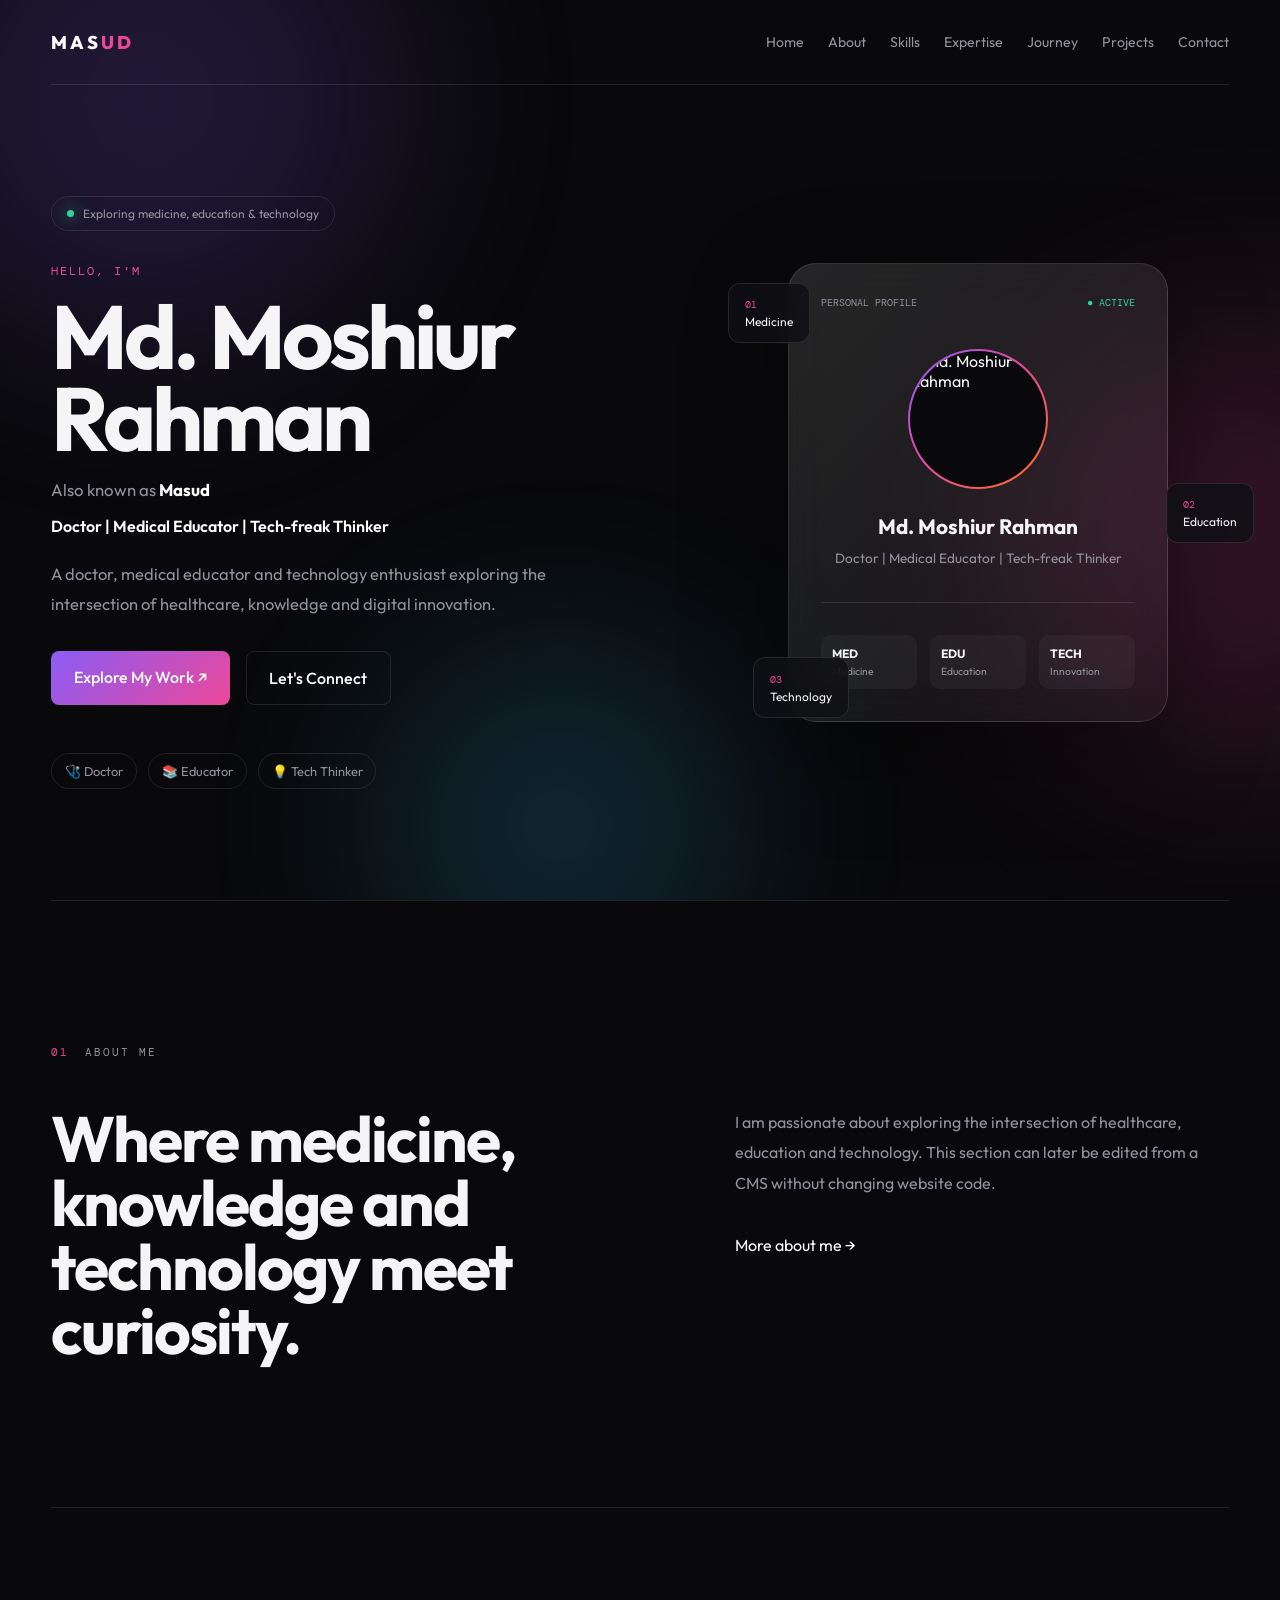
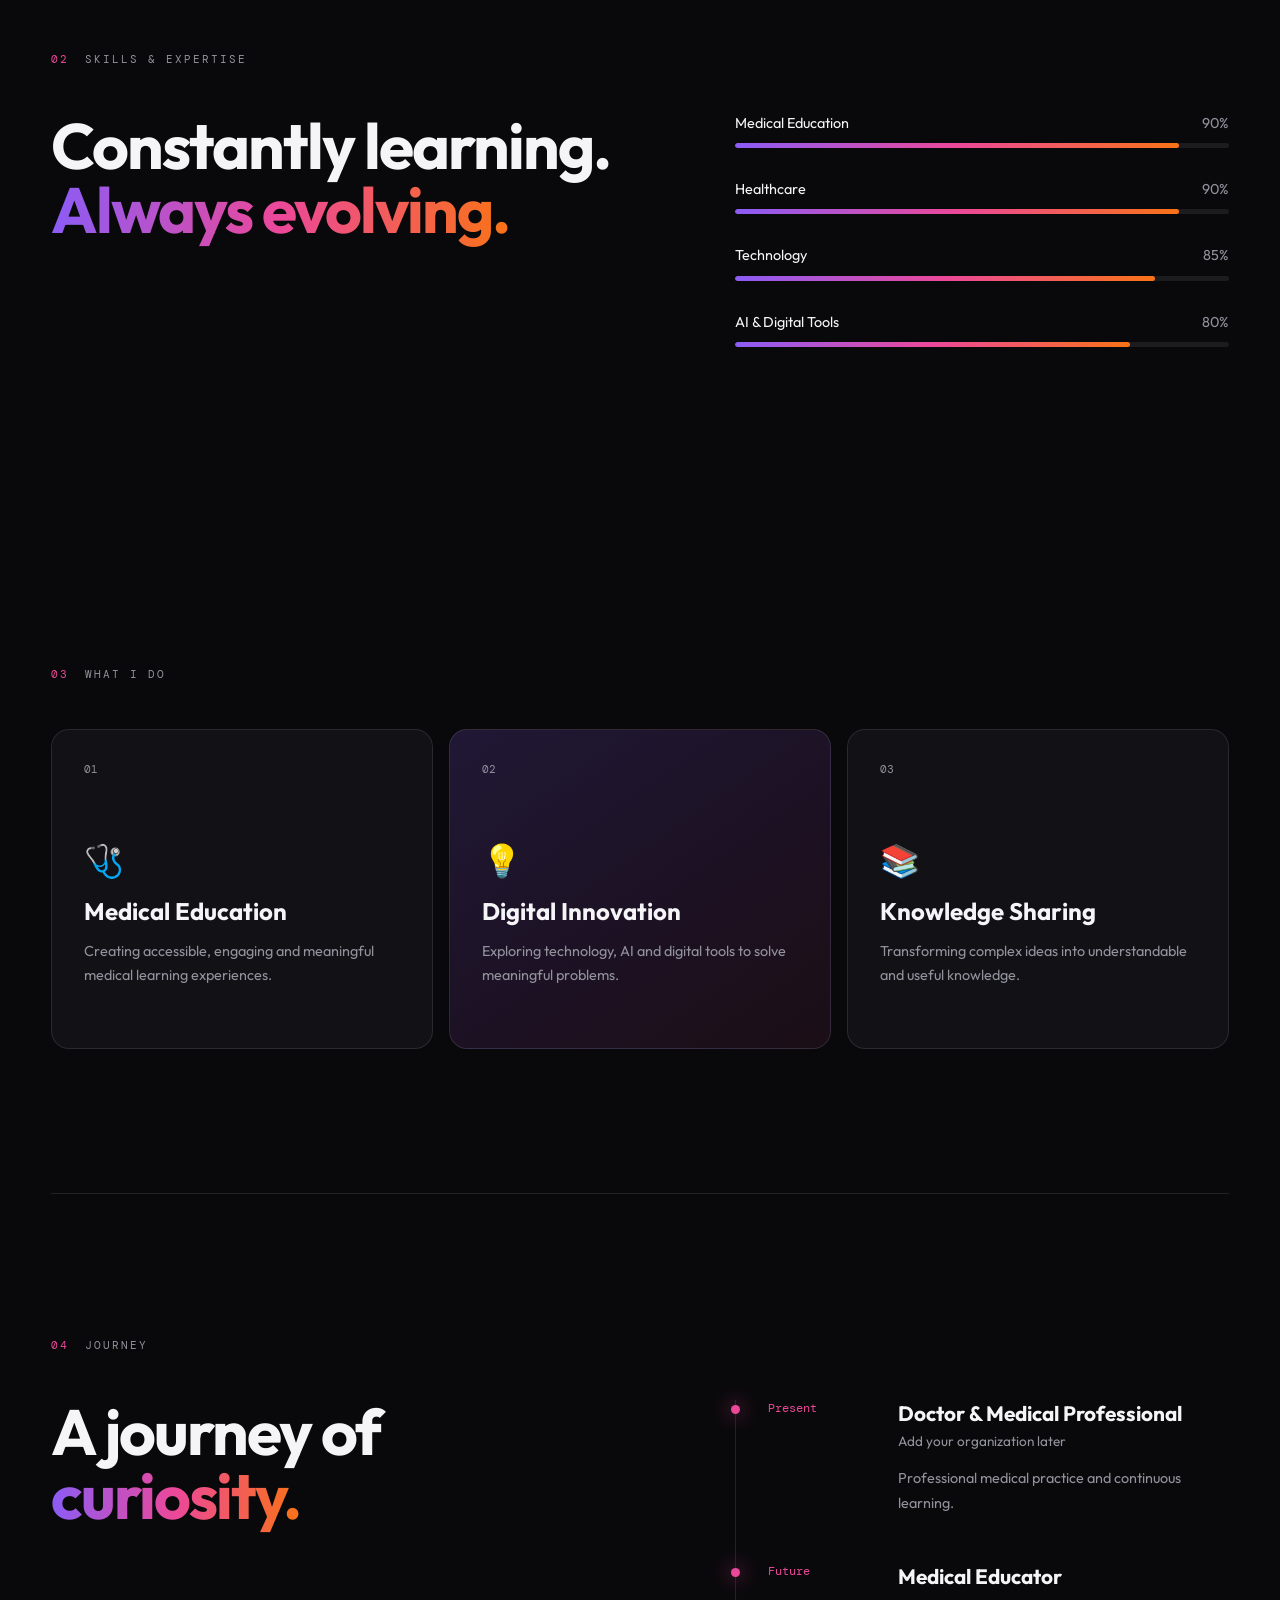
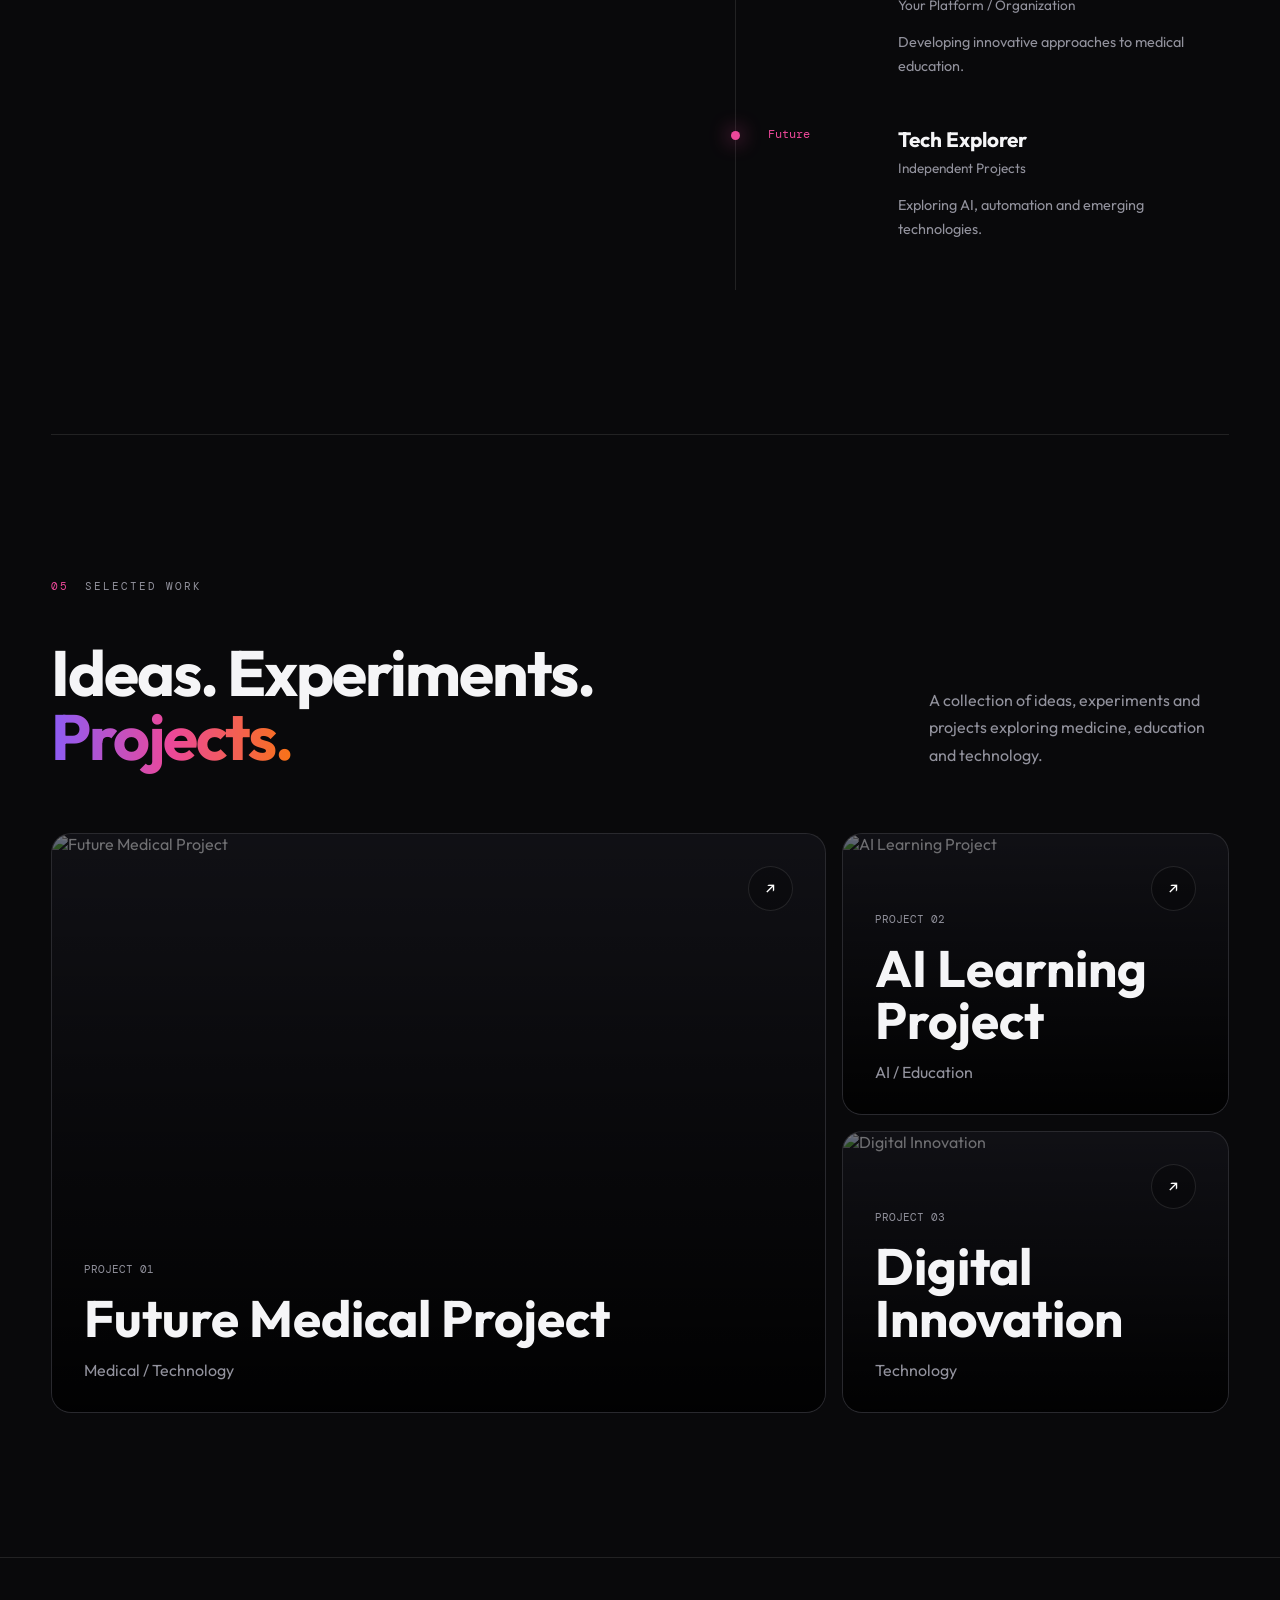
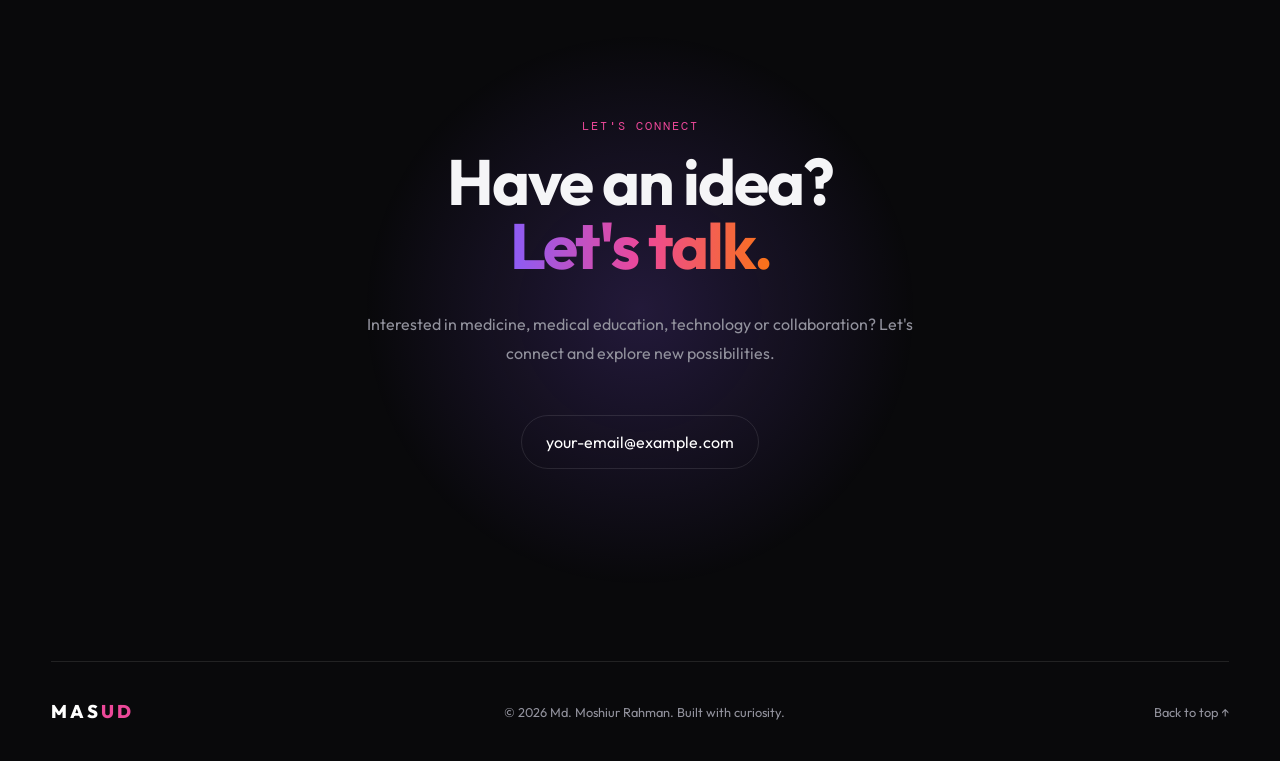
==== index.html @ 95ad9373 "Initial Masud Portfolio v1.0" ====
<!DOCTYPE html>
<html lang="en">
<head>
  <meta charset="UTF-8">
  <meta name="viewport" content="width=device-width, initial-scale=1.0">
  <meta name="description" content="Personal portfolio of Md. Moshiur Rahman (Masud) — Doctor, Medical Educator and Tech-freak Thinker.">
  <title>Masud | Doctor · Medical Educator · Tech Thinker</title>
  <link rel="stylesheet" href="css/style.css">
</head>
<body>
  <div class="background"><div class="orb orb-1"></div><div class="orb orb-2"></div><div class="orb orb-3"></div></div>

  <header class="navbar">
    <a href="#home" class="logo">MAS<span>UD</span></a>
    <nav class="nav-links" id="navLinks">
      <a href="#home">Home</a><a href="#about">About</a><a href="#skills">Skills</a>
      <a href="#services">Expertise</a><a href="#experience">Journey</a>
      <a href="#projects">Projects</a><a href="#contact">Contact</a>
    </nav>
    <button class="menu-btn" id="menuBtn" aria-label="Open navigation menu"><span></span><span></span></button>
  </header>

  <main>
    <section class="hero" id="home">
      <div class="hero-content">
        <div class="availability"><span class="pulse"></span>Exploring medicine, education & technology</div>
        <p class="eyebrow">HELLO, I'M</p>
        <h1 data-name>Md. Moshiur Rahman</h1>
        <h2>Also known as <strong data-nickname>Masud</strong></h2>
        <p class="professional-title" data-title>Doctor | Medical Educator | Tech-freak Thinker</p>
        <p class="hero-description" data-description>Loading profile information...</p>
        <div class="hero-buttons"><a href="#projects" class="btn btn-primary">Explore My Work <span>↗</span></a><a href="#contact" class="btn btn-secondary">Let's Connect</a></div>
        <div class="hero-tags"><span>🩺 Doctor</span><span>📚 Educator</span><span>💡 Tech Thinker</span></div>
      </div>
      <div class="hero-visual">
        <div class="visual-card">
          <div class="card-top"><span>PERSONAL PROFILE</span><span class="status">● ACTIVE</span></div>
          <div class="profile-circle"><img id="profileImage" src="assets/images/profile.jpg" alt="Md. Moshiur Rahman"></div>
          <h3 data-name>Md. Moshiur Rahman</h3>
          <p data-title>Doctor · Medical Educator<br>Tech-freak Thinker</p>
          <div class="card-line"></div>
          <div class="mini-grid"><div><strong>MED</strong><span>Medicine</span></div><div><strong>EDU</strong><span>Education</span></div><div><strong>TECH</strong><span>Innovation</span></div></div>
        </div>
        <div class="floating-card card-a"><span>01</span><p>Medicine</p></div>
        <div class="floating-card card-b"><span>02</span><p>Education</p></div>
        <div class="floating-card card-c"><span>03</span><p>Technology</p></div>
      </div>
    </section>

    <section class="section about" id="about"><div class="section-label"><span>01</span>ABOUT ME</div><div class="about-grid"><h2 data-about-title>Where medicine, knowledge and technology meet curiosity.</h2><div class="about-text"><p data-about-description>Loading information...</p><a href="#contact" class="text-link">More about me <span>→</span></a></div></div></section>

    <section class="section skills" id="skills"><div class="section-label"><span>02</span>SKILLS & EXPERTISE</div><div class="skills-layout"><h2>Constantly learning.<br><span>Always evolving.</span></h2><div class="skills-container" id="skillsContainer"></div></div></section>

    <section class="section expertise" id="services"><div class="section-label"><span>03</span>WHAT I DO</div><div class="expertise-grid" id="expertiseContainer"></div></section>

    <section class="section experience" id="experience"><div class="section-label"><span>04</span>JOURNEY</div><div class="experience-layout"><h2>A journey of<br><span>curiosity.</span></h2><div class="timeline" id="experienceContainer"></div></div></section>

    <section class="section projects" id="projects"><div class="projects-header"><div><div class="section-label"><span>05</span>SELECTED WORK</div><h2>Ideas. Experiments.<br><span>Projects.</span></h2></div><p>A collection of ideas, experiments and projects exploring medicine, education and technology.</p></div><div class="project-grid" id="projectContainer"></div></section>

    <section class="contact" id="contact"><div class="contact-glow"></div><p class="eyebrow">LET'S CONNECT</p><h2>Have an idea?<br><span>Let's talk.</span></h2><p class="contact-text">Interested in medicine, medical education, technology or collaboration? Let's connect and explore new possibilities.</p><a href="#" class="contact-email" data-email>Loading...</a><div class="social-links" id="socialLinks"></div></section>
  </main>

  <footer><a href="#home" class="logo">MAS<span>UD</span></a><p>© <span id="year"></span> Md. Moshiur Rahman. Built with curiosity.</p><a href="#home" class="back-top">Back to top ↑</a></footer>
  <script src="js/main.js"></script><script src="js/content.js"></script>
</body>
</html>
---- css/style.css ----
@import url('https://fonts.googleapis.com/css2?family=DM+Mono&family=Outfit:wght@300;400;500;600;700;800&display=swap');
:root{--bg:#09090b;--bg-soft:#111116;--text:#f5f5f7;--muted:#92929d;--line:rgba(255,255,255,.1);--purple:#8b5cf6;--pink:#ec4899;--blue:#38bdf8;--orange:#f97316}
*{margin:0;padding:0;box-sizing:border-box}html{scroll-behavior:smooth}body{background:var(--bg);color:var(--text);font-family:Outfit,sans-serif;overflow-x:hidden}.background{position:fixed;inset:0;z-index:-2;overflow:hidden;pointer-events:none}.orb{position:absolute;border-radius:50%;filter:blur(100px);opacity:.18}.orb-1{width:500px;height:500px;background:var(--purple);top:-150px;left:-100px}.orb-2{width:450px;height:450px;background:var(--pink);top:35%;right:-180px}.orb-3{width:350px;height:350px;background:var(--blue);bottom:-100px;left:30%}
.navbar{height:85px;width:min(1200px,92%);margin:auto;display:flex;align-items:center;justify-content:space-between;border-bottom:1px solid var(--line);position:relative;z-index:10}.logo{color:#fff;text-decoration:none;font-weight:800;letter-spacing:3px;font-size:1.15rem}.logo span{color:var(--pink)}.nav-links{display:flex;gap:1.5rem}.nav-links a{color:var(--muted);text-decoration:none;font-size:.88rem;transition:.3s}.nav-links a:hover{color:#fff}.menu-btn{display:none;background:transparent;border:0;cursor:pointer}
.hero{min-height:calc(100vh - 85px);width:min(1200px,92%);margin:auto;display:grid;grid-template-columns:1.1fr .9fr;align-items:center;gap:4rem;padding:5rem 0}.availability{display:inline-flex;align-items:center;gap:.6rem;padding:.55rem .9rem;border:1px solid var(--line);border-radius:100px;color:var(--muted);font-size:.75rem;margin-bottom:2rem}.pulse{width:7px;height:7px;background:#34d399;border-radius:50%;box-shadow:0 0 15px #34d399}.eyebrow{font-family:"DM Mono",monospace;color:var(--pink);font-size:.75rem;letter-spacing:2px;margin-bottom:1rem}.hero h1{font-size:clamp(3.2rem,7vw,6.7rem);line-height:.92;letter-spacing:-4px}.hero h2{font-weight:400;color:var(--muted);margin-top:1.2rem;font-size:1.05rem}.hero h2 strong{color:#fff}.professional-title{margin-top:1rem;color:#fff;font-weight:600}.hero-description{max-width:580px;color:var(--muted);line-height:1.8;margin:1.5rem 0 2rem;font-size:1.03rem}.hero-buttons{display:flex;gap:1rem;flex-wrap:wrap}.btn{padding:1rem 1.4rem;border-radius:8px;text-decoration:none;font-weight:500;transition:.3s}.btn-primary{color:#fff;background:linear-gradient(135deg,var(--purple),var(--pink))}.btn-primary:hover{transform:translateY(-3px);box-shadow:0 15px 40px rgba(139,92,246,.25)}.btn-secondary{color:#fff;border:1px solid var(--line)}.btn-secondary:hover{background:rgba(255,255,255,.05)}.hero-tags{display:flex;gap:.7rem;flex-wrap:wrap;margin-top:3rem}.hero-tags span{border:1px solid var(--line);color:var(--muted);padding:.55rem .8rem;border-radius:100px;font-size:.8rem}
.hero-visual{position:relative;min-height:500px;display:flex;justify-content:center;align-items:center}.visual-card{width:min(100%,380px);padding:2rem;background:linear-gradient(135deg,rgba(255,255,255,.12),rgba(255,255,255,.03));border:1px solid rgba(255,255,255,.12);border-radius:28px;backdrop-filter:blur(20px);box-shadow:0 30px 100px rgba(0,0,0,.4)}.card-top{display:flex;justify-content:space-between;font-family:"DM Mono",monospace;font-size:.65rem;color:var(--muted)}.status{color:#34d399}.profile-circle{width:140px;height:140px;margin:2.5rem auto 1.5rem;border-radius:50%;overflow:hidden;background:linear-gradient(var(--bg),var(--bg)) padding-box,linear-gradient(135deg,var(--purple),var(--pink),var(--orange)) border-box;border:2px solid transparent}.profile-circle img{width:100%;height:100%;object-fit:cover}.visual-card h3{text-align:center;font-size:1.3rem}.visual-card>p{text-align:center;color:var(--muted);line-height:1.6;font-size:.85rem;margin-top:.6rem}.card-line{height:1px;background:var(--line);margin:2rem 0}.mini-grid{display:grid;grid-template-columns:repeat(3,1fr);gap:.8rem}.mini-grid div{padding:.7rem;border-radius:10px;background:rgba(255,255,255,.04)}.mini-grid strong,.mini-grid span{display:block}.mini-grid strong{font-size:.75rem}.mini-grid span{font-size:.65rem;color:var(--muted);margin-top:.25rem}.floating-card{position:absolute;padding:.8rem 1rem;background:rgba(15,15,20,.8);backdrop-filter:blur(15px);border:1px solid var(--line);border-radius:12px;font-size:.75rem;animation:float 5s ease-in-out infinite}.floating-card span{color:var(--pink);font-family:"DM Mono",monospace;font-size:.65rem}.floating-card p{margin-top:.2rem}.card-a{top:8%;left:0}.card-b{right:-5%;top:48%;animation-delay:1s}.card-c{left:5%;bottom:5%;animation-delay:2s}@keyframes float{50%{transform:translateY(-12px)}}
.section{width:min(1200px,92%);margin:auto;padding:9rem 0}.section-label{display:flex;align-items:center;gap:1rem;font-family:"DM Mono",monospace;color:var(--muted);font-size:.7rem;letter-spacing:2px;margin-bottom:3rem}.section-label span{color:var(--pink)}.about,.skills,.projects,.experience{border-top:1px solid var(--line)}.about-grid,.skills-layout,.experience-layout{display:grid;grid-template-columns:1.1fr .9fr;gap:5rem}.about h2,.skills h2,.experience h2,.projects h2,.contact h2{font-size:clamp(2.5rem,5vw,4.8rem);line-height:1;letter-spacing:-2px}.about h2 span,.skills h2 span,.experience h2 span,.projects h2 span,.contact h2 span{background:linear-gradient(90deg,var(--purple),var(--pink),var(--orange));-webkit-background-clip:text;background-clip:text;color:transparent}.about-text{color:var(--muted);line-height:1.9}.text-link{display:inline-block;margin-top:2rem;color:#fff;text-decoration:none}
.skill-item{margin-bottom:2rem}.skill-top{display:flex;justify-content:space-between;margin-bottom:.7rem;font-size:.9rem}.skill-top span:last-child{color:var(--muted)}.skill-bar{height:5px;background:rgba(255,255,255,.08);border-radius:100px;overflow:hidden}.skill-progress{height:100%;background:linear-gradient(90deg,var(--purple),var(--pink),var(--orange));border-radius:100px}
.expertise-grid{display:grid;grid-template-columns:repeat(3,1fr);gap:1rem}.expertise-card{position:relative;min-height:320px;padding:2rem;background:var(--bg-soft);border:1px solid var(--line);border-radius:18px;transition:.4s}.expertise-card:hover{transform:translateY(-8px);border-color:rgba(255,255,255,.25)}.expertise-card.featured{background:linear-gradient(145deg,rgba(139,92,246,.18),rgba(236,72,153,.08))}.number{font-family:"DM Mono",monospace;color:var(--muted);font-size:.7rem}.icon{font-size:2rem;margin:4rem 0 1rem}.expertise-card h3{font-size:1.5rem}.expertise-card p{color:var(--muted);line-height:1.7;font-size:.9rem;margin-top:.8rem}
.timeline{border-left:1px solid var(--line)}.experience-item{position:relative;display:grid;grid-template-columns:130px 1fr;padding:0 0 3rem 2rem}.experience-item:before{content:"";position:absolute;width:9px;height:9px;background:var(--pink);border-radius:50%;left:-5px;top:5px;box-shadow:0 0 20px var(--pink)}.experience-year{font-family:"DM Mono",monospace;color:var(--pink);font-size:.75rem}.experience-content h3{font-size:1.3rem}.experience-content h4{color:var(--muted);font-size:.85rem;font-weight:400;margin-top:.4rem}.experience-content p{color:var(--muted);line-height:1.7;font-size:.9rem;margin-top:1rem}
.projects-header{display:flex;justify-content:space-between;align-items:end;gap:3rem}.projects-header>p{color:var(--muted);max-width:300px;line-height:1.7}.project-grid{display:grid;grid-template-columns:2fr 1fr;gap:1rem;margin-top:4rem}.project-card{position:relative;min-height:280px;border:1px solid var(--line);border-radius:20px;padding:2rem;overflow:hidden;transition:.4s;background:var(--bg-soft)}.project-card:hover{transform:translateY(-6px)}.project-large{grid-row:span 2;min-height:580px}.project-image{position:absolute;inset:0;width:100%;height:100%;object-fit:cover;opacity:.45;transition:.6s}.project-card:hover .project-image{transform:scale(1.08);opacity:.7}.project-overlay{position:absolute;inset:0;background:linear-gradient(180deg,rgba(0,0,0,.05),rgba(0,0,0,.92))}.project-content{position:absolute;z-index:2;left:2rem;bottom:2rem}.project-number{font-family:"DM Mono",monospace;font-size:.7rem;color:var(--muted)}.project-card h3{font-size:clamp(1.8rem,4vw,4rem);line-height:1;margin-top:1rem}.project-card p{color:var(--muted);margin-top:1rem}.project-arrow{position:absolute;z-index:3;right:2rem;top:2rem;width:45px;height:45px;border:1px solid var(--line);border-radius:50%;display:grid;place-items:center;color:#fff;text-decoration:none;background:rgba(0,0,0,.25)}
.contact{position:relative;overflow:hidden;padding:10rem 5%;text-align:center;border-top:1px solid var(--line)}.contact>*:not(.contact-glow){position:relative;z-index:2}.contact-glow{position:absolute;width:600px;height:600px;background:radial-gradient(circle,rgba(139,92,246,.2),transparent 65%);left:50%;top:50%;transform:translate(-50%,-50%)}.contact-text{color:var(--muted);max-width:550px;margin:2rem auto;line-height:1.8}.contact-email{display:inline-block;color:#fff;text-decoration:none;padding:1rem 1.5rem;margin-top:1rem;border:1px solid var(--line);border-radius:100px;transition:.3s}.contact-email:hover{background:#fff;color:#000}.social-links{display:flex;justify-content:center;gap:1rem;flex-wrap:wrap;margin-top:2rem}.social-links a{color:var(--muted);text-decoration:none;font-size:.85rem}.social-links a:hover{color:#fff}
footer{width:min(1200px,92%);margin:auto;min-height:100px;display:flex;align-items:center;justify-content:space-between;gap:2rem;border-top:1px solid var(--line)}footer p,.back-top{color:var(--muted);font-size:.8rem;text-decoration:none}
@media(max-width:850px){.nav-links{display:none;position:absolute;top:85px;left:0;right:0;flex-direction:column;padding:2rem;background:#0e0e12;border:1px solid var(--line)}.nav-links.active{display:flex}.menu-btn{display:flex;flex-direction:column;gap:5px}.menu-btn span{display:block;width:24px;height:2px;background:#fff}.hero{grid-template-columns:1fr;padding-top:4rem}.hero-visual{min-height:430px}.about-grid,.skills-layout,.experience-layout,.expertise-grid{grid-template-columns:1fr;gap:3rem}.projects-header{align-items:start;flex-direction:column}.project-grid{grid-template-columns:1fr}.project-large{grid-row:auto;min-height:420px}.experience-item{grid-template-columns:1fr;gap:.7rem}footer{padding:2rem 0;flex-direction:column;text-align:center}}
@media(max-width:500px){.hero h1{letter-spacing:-2px}.section{padding:6rem 0}.floating-card{transform:scale(.85)}.card-a{left:-8%}.card-b{right:-10%}.mini-grid{gap:.4rem}}
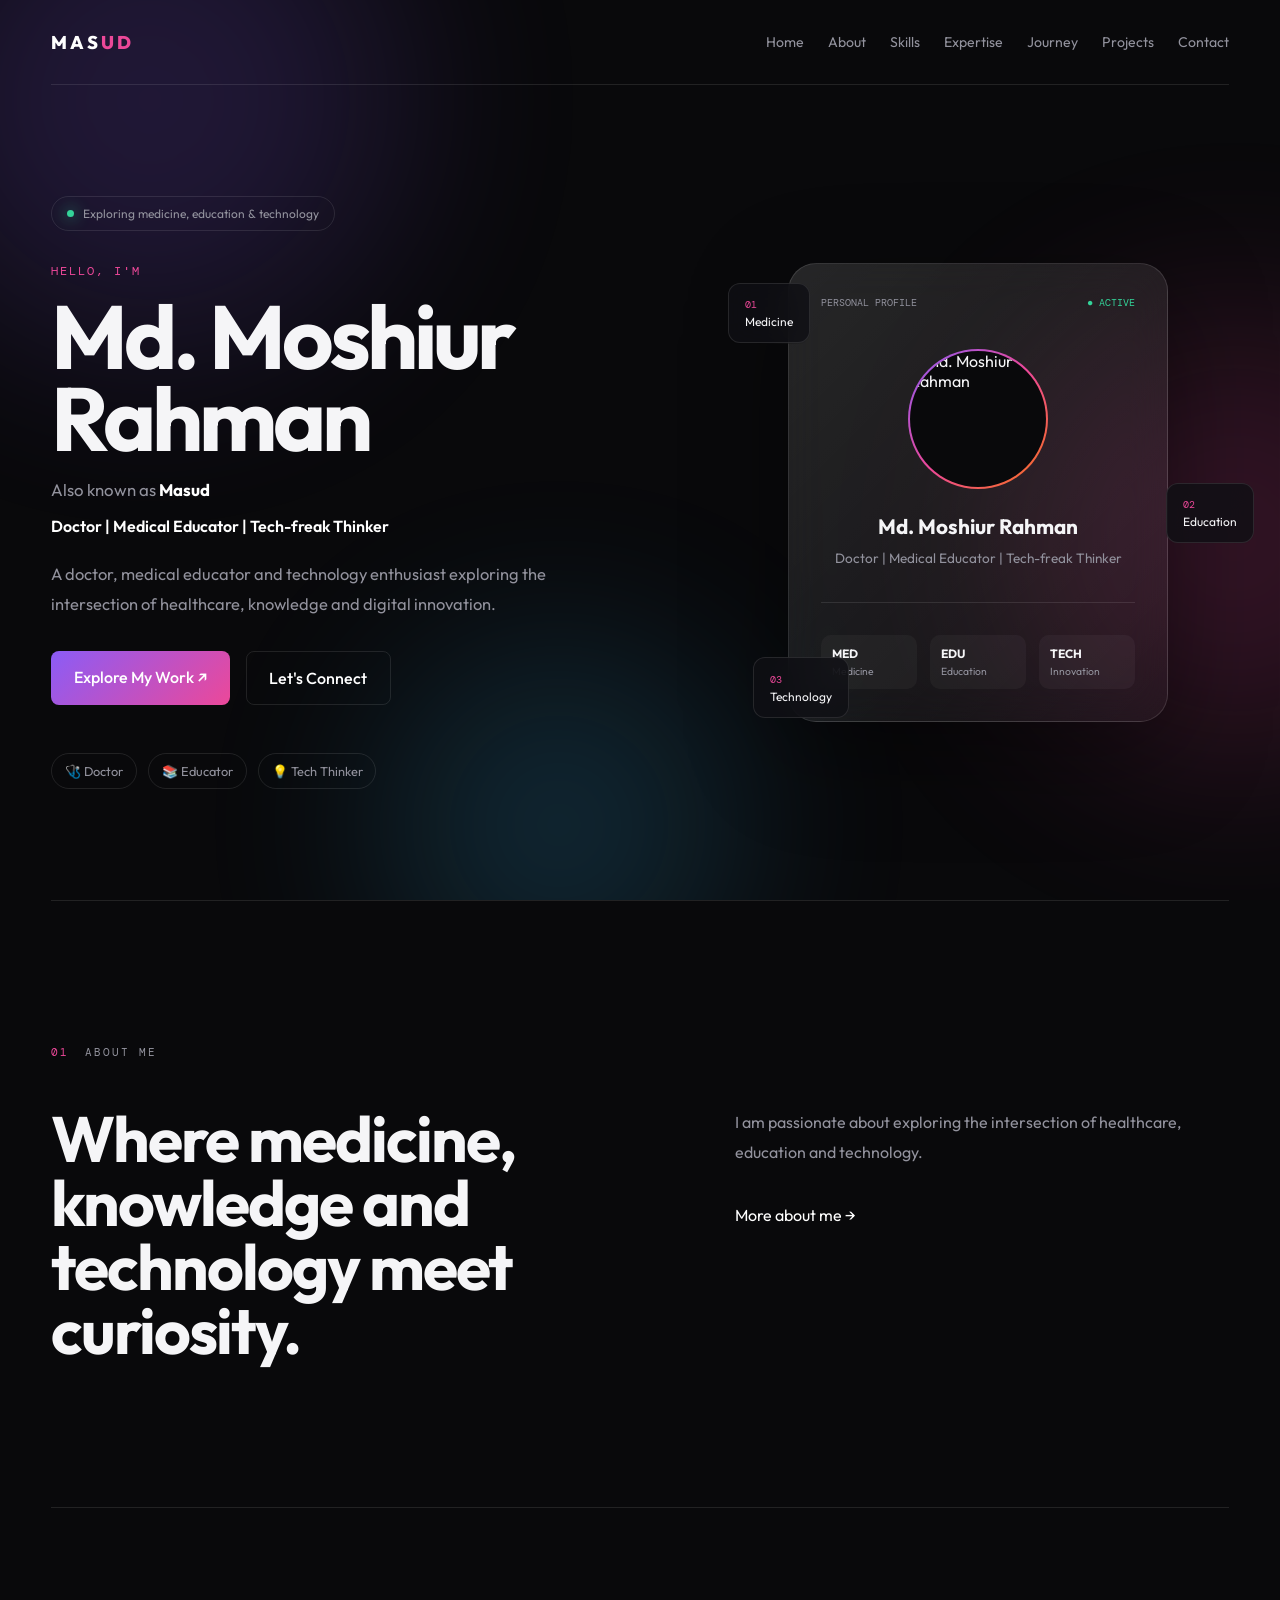
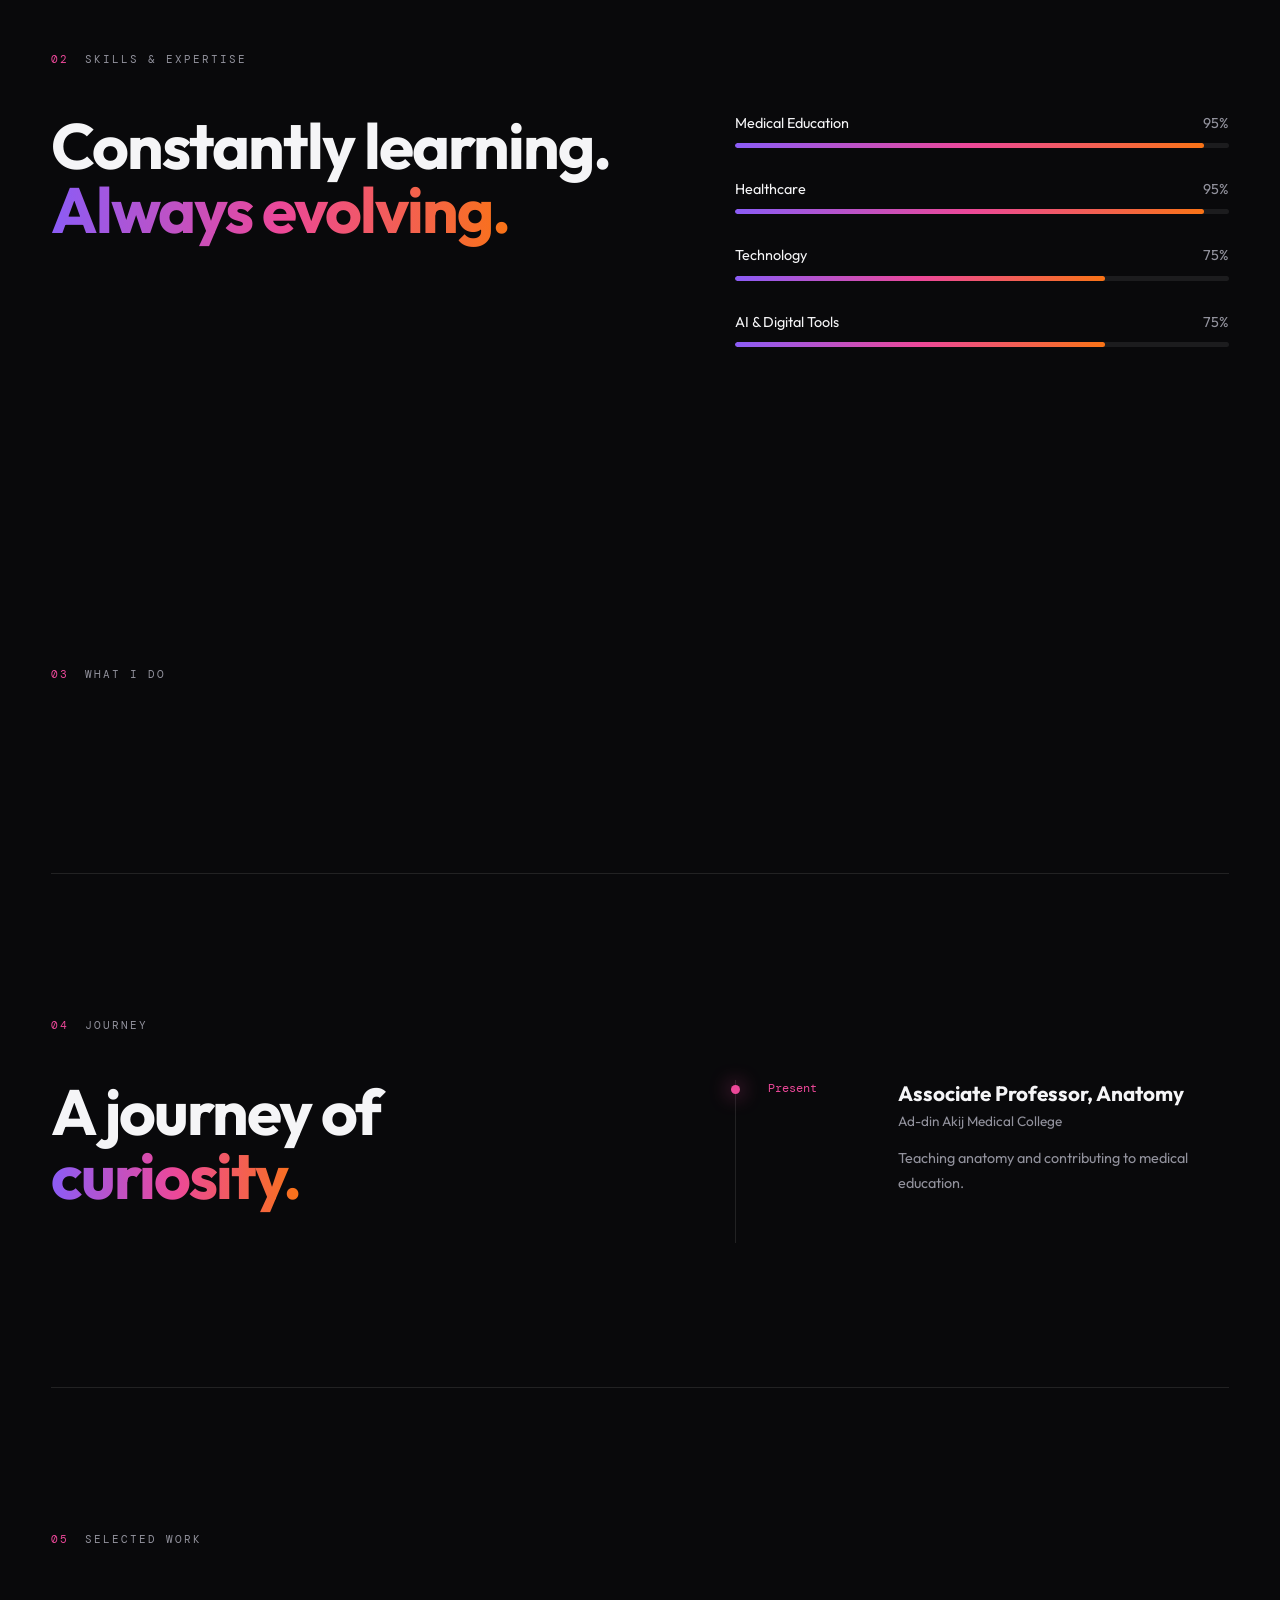
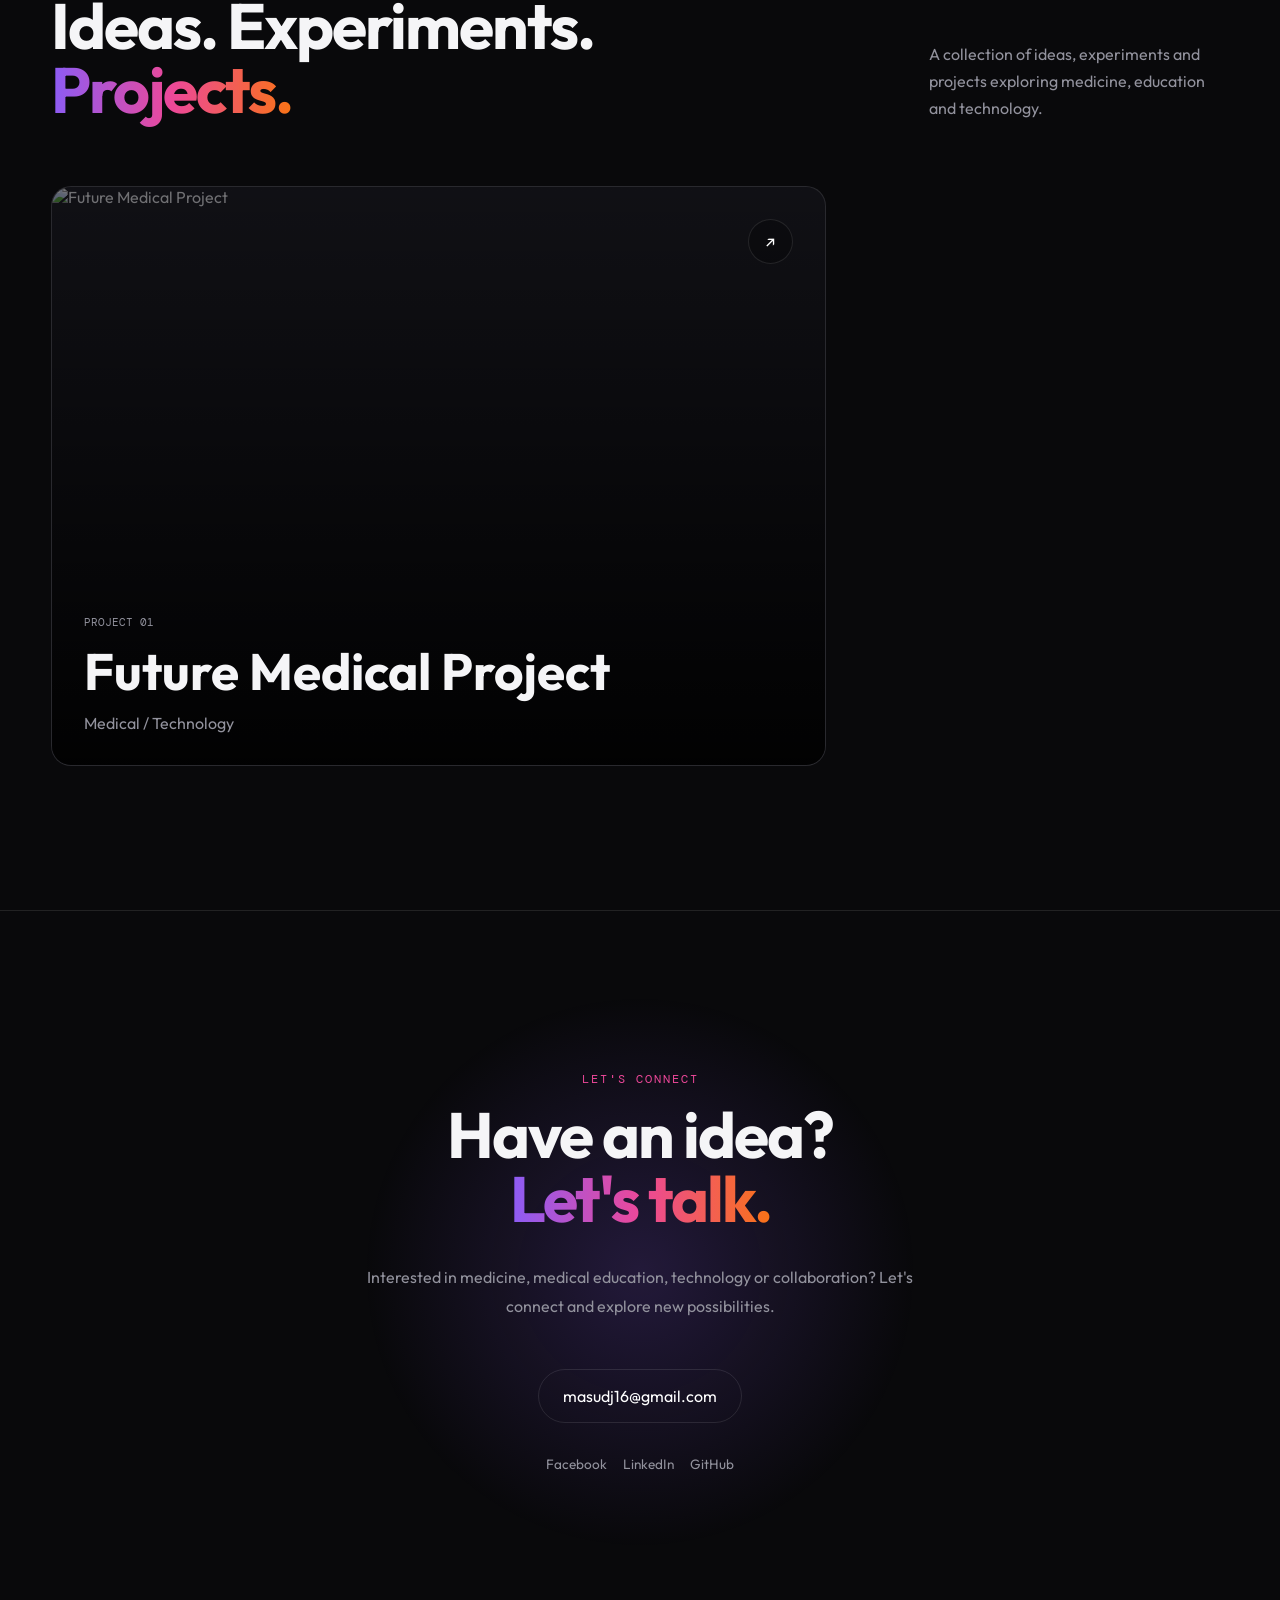
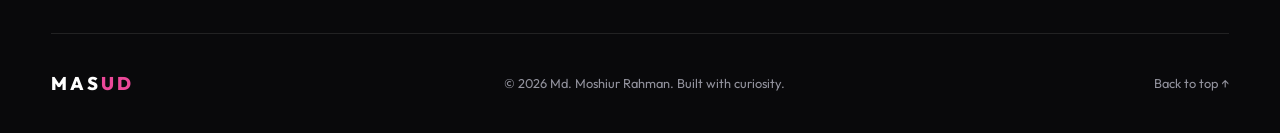
==== commit fbf92c01: "Update index.html" ====
--- a/index.html
+++ b/index.html
@@ -62,5 +62,6 @@
 
   <footer><a href="#home" class="logo">MAS<span>UD</span></a><p>© <span id="year"></span> Md. Moshiur Rahman. Built with curiosity.</p><a href="#home" class="back-top">Back to top ↑</a></footer>
   <script src="js/main.js"></script><script src="js/content.js"></script>
+
 </body>
 </html>
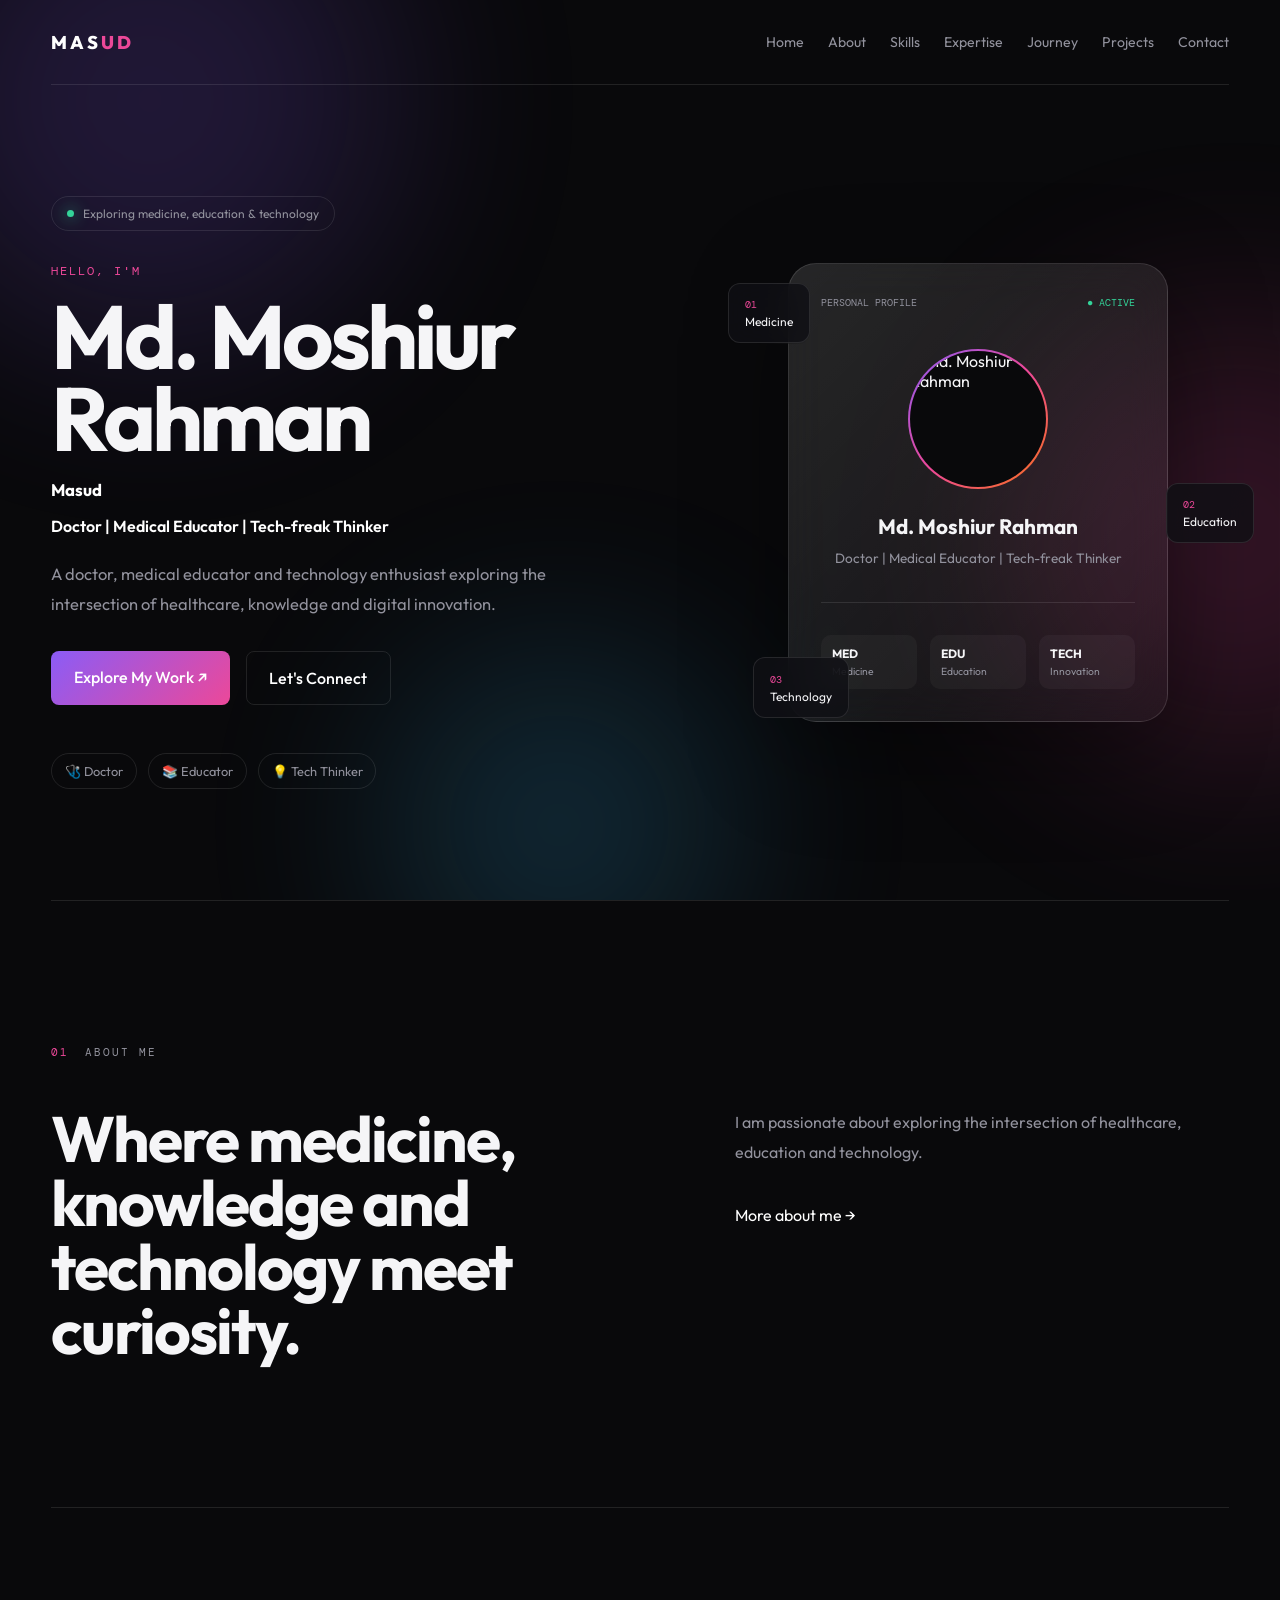
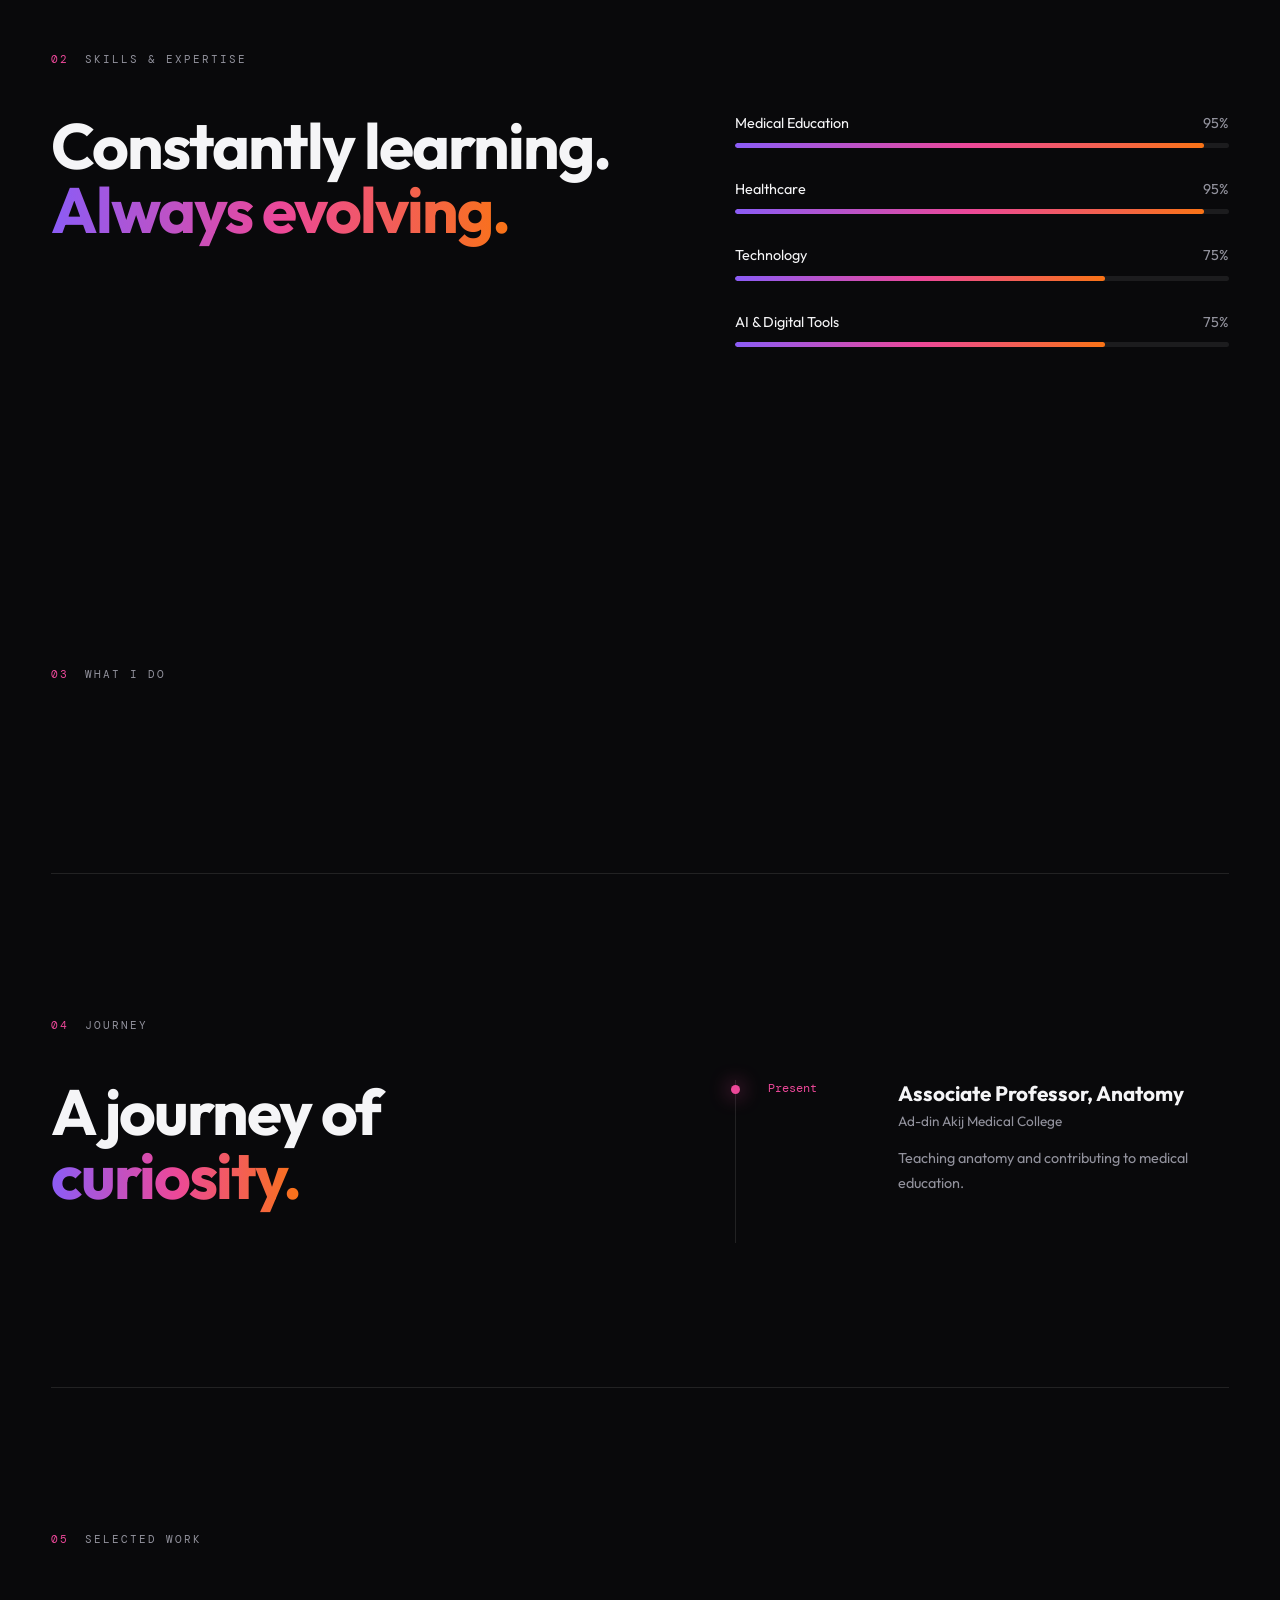
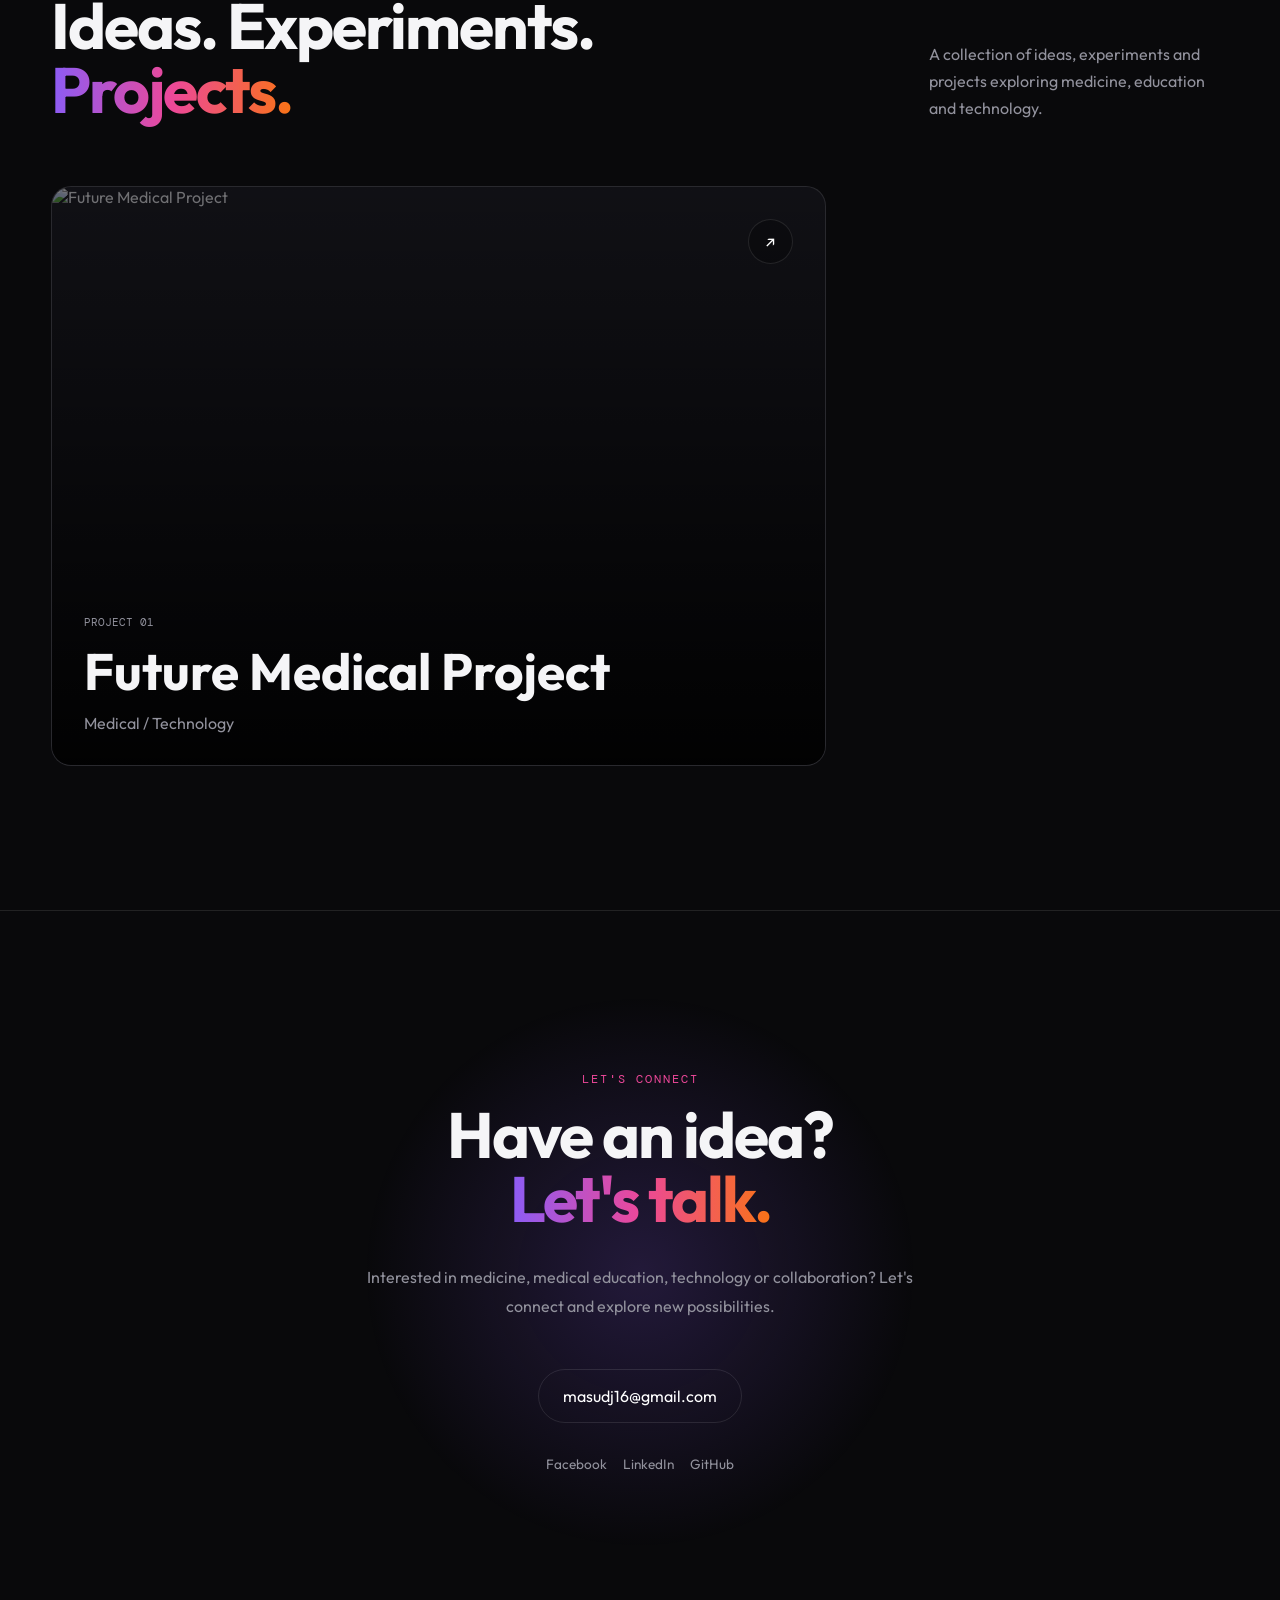
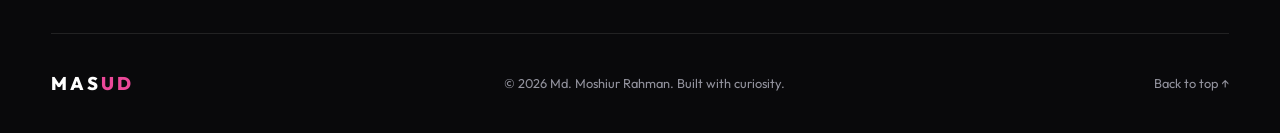
==== commit 2a814551: "Update index.html" ====
--- a/index.html
+++ b/index.html
@@ -17,6 +17,14 @@
       <a href="#services">Expertise</a><a href="#experience">Journey</a>
       <a href="#projects">Projects</a><a href="#contact">Contact</a>
     </nav>
+    <a
+      href="./editor/"
+      id="editPortfolioBtn"
+      class="edit-portfolio-btn"
+      hidden
+    >
+      ✎ Edit Portfolio
+    </a>
     <button class="menu-btn" id="menuBtn" aria-label="Open navigation menu"><span></span><span></span></button>
   </header>
 
@@ -26,7 +34,7 @@
         <div class="availability"><span class="pulse"></span>Exploring medicine, education & technology</div>
         <p class="eyebrow">HELLO, I'M</p>
         <h1 data-name>Md. Moshiur Rahman</h1>
-        <h2>Also known as <strong data-nickname>Masud</strong></h2>
+        <h2> <strong data-nickname>Masud</strong></h2>
         <p class="professional-title" data-title>Doctor | Medical Educator | Tech-freak Thinker</p>
         <p class="hero-description" data-description>Loading profile information...</p>
         <div class="hero-buttons"><a href="#projects" class="btn btn-primary">Explore My Work <span>↗</span></a><a href="#contact" class="btn btn-secondary">Let's Connect</a></div>
@@ -62,6 +70,5 @@
 
   <footer><a href="#home" class="logo">MAS<span>UD</span></a><p>© <span id="year"></span> Md. Moshiur Rahman. Built with curiosity.</p><a href="#home" class="back-top">Back to top ↑</a></footer>
   <script src="js/main.js"></script><script src="js/content.js"></script>
-
 </body>
 </html>
